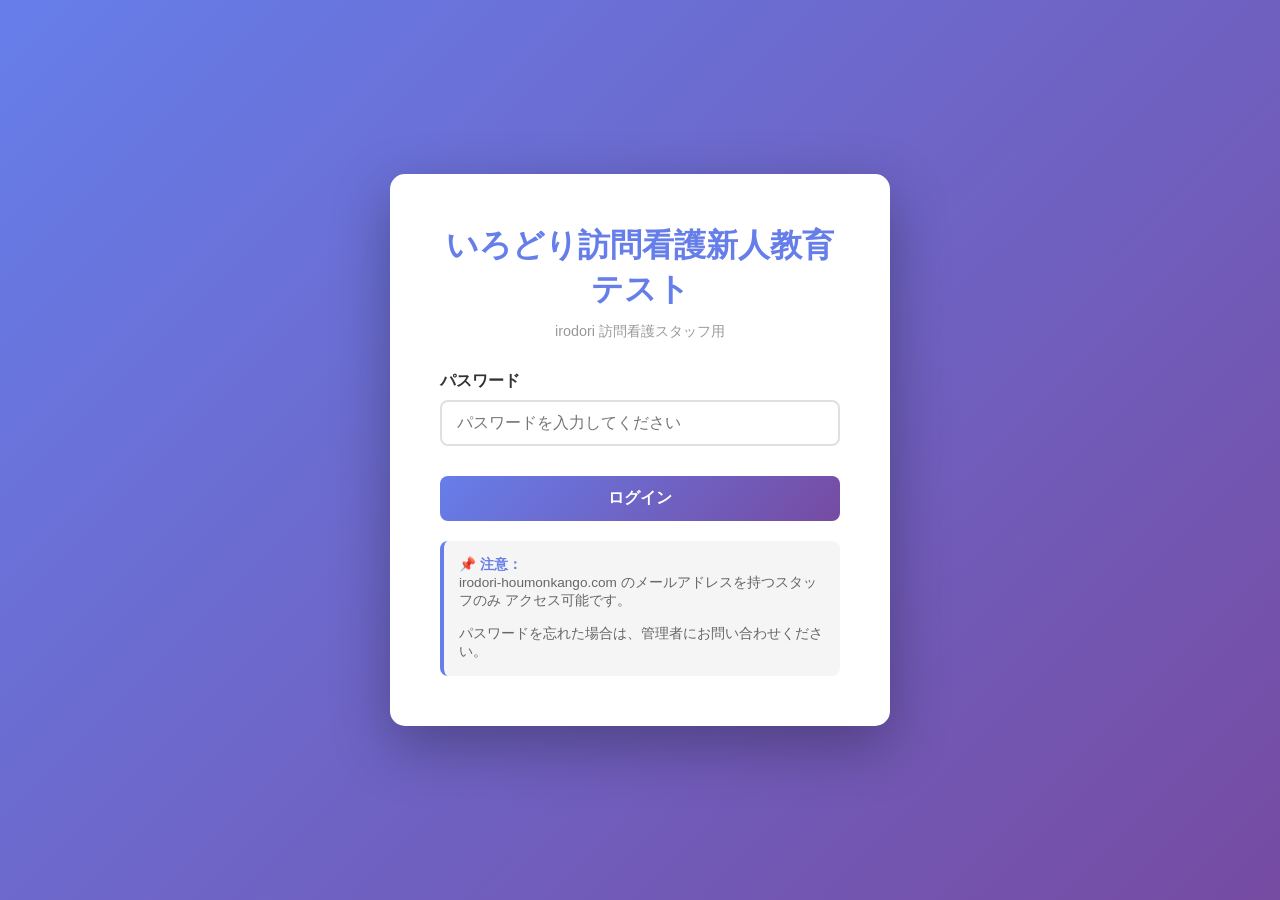
==== index.html @ 1b700446 "Update index.html" ====
<!DOCTYPE html>
<html lang="ja">
<head>
    <meta charset="UTF-8">
    <meta name="viewport" content="width=device-width, initial-scale=1.0">
    <title>いろどり訪問看護新人教育テスト - ログイン</title>
    <style>
        * {
            margin: 0;
            padding: 0;
            box-sizing: border-box;
        }

        body {
            font-family: 'Segoe UI', Tahoma, Geneva, Verdana, sans-serif;
            background: linear-gradient(135deg, #667eea 0%, #764ba2 100%);
            min-height: 100vh;
            display: flex;
            align-items: center;
            justify-content: center;
        }

        .login-container {
            background: white;
            border-radius: 15px;
            padding: 50px;
            box-shadow: 0 20px 60px rgba(0, 0, 0, 0.3);
            max-width: 500px;
            width: 100%;
            margin: 20px;
        }

        .login-container h1 {
            color: #667eea;
            margin-bottom: 10px;
            font-size: 2em;
            text-align: center;
        }

        .login-container p {
            color: #999;
            text-align: center;
            margin-bottom: 30px;
            font-size: 0.9em;
        }

        .form-group {
            margin-bottom: 20px;
        }

        .form-group label {
            display: block;
            margin-bottom: 8px;
            font-weight: 600;
            color: #333;
        }

        .form-group input {
            width: 100%;
            padding: 12px 15px;
            border: 2px solid #e0e0e0;
            border-radius: 8px;
            font-size: 1em;
            transition: border-color 0.3s;
        }

        .form-group input:focus {
            outline: none;
            border-color: #667eea;
        }

        .btn {
            width: 100%;
            padding: 12px;
            background: linear-gradient(135deg, #667eea 0%, #764ba2 100%);
            color: white;
            border: none;
            border-radius: 8px;
            font-size: 1em;
            font-weight: 600;
            cursor: pointer;
            transition: all 0.3s;
            margin-top: 10px;
        }

        .btn:hover {
            transform: translateY(-2px);
            box-shadow: 0 10px 20px rgba(102, 126, 234, 0.4);
        }

        .btn:disabled {
            background: #ccc;
            cursor: not-allowed;
            transform: none;
        }

        .info-box {
            background: #f5f5f5;
            padding: 15px;
            border-radius: 8px;
            border-left: 4px solid #667eea;
            margin-top: 20px;
            font-size: 0.85em;
            color: #666;
        }

        .info-box strong {
            color: #667eea;
        }

        .error-message {
            color: #f44336;
            margin-top: 10px;
            padding: 10px;
            background: #ffebee;
            border-radius: 5px;
            display: none;
            font-size: 0.9em;
        }

        .success-message {
            color: #4caf50;
            margin-top: 10px;
            padding: 10px;
            background: #e8f5e9;
            border-radius: 5px;
            display: none;
            font-size: 0.9em;
        }

        @media (max-width: 600px) {
            .login-container {
                padding: 30px 20px;
            }

            .login-container h1 {
                font-size: 1.5em;
            }
        }
    </style>
</head>
<body>
    <div class="login-container">
        <h1>いろどり訪問看護新人教育テスト</h1>
        <p>irodori 訪問看護スタッフ用</p>

        <form id="loginForm">
            <div class="form-group">
                <label for="password">パスワード</label>
                <input 
                    type="password" 
                    id="password" 
                    name="password" 
                    placeholder="パスワードを入力してください"
                    required
                >
            </div>

            <button type="submit" class="btn" id="submitBtn">ログイン</button>

            <div class="error-message" id="errorMessage"></div>
            <div class="success-message" id="successMessage"></div>
        </form>

        <div class="info-box">
            <strong>📌 注意：</strong><br>
            irodori-houmonkango.com のメールアドレスを持つスタッフのみ アクセス可能です。<br><br>
            パスワードを忘れた場合は、管理者にお問い合わせください。
        </div>
    </div>

    <script>
        // ========== パスワード設定 ==========
        // 【重要】以下のパスワードを設定してください
        // 管理者（あなた）だけが知っているパスワード
        const CORRECT_PASSWORD = 'irodori2026';  // ← ここを変更

        // ========== ログイン処理 ==========
        document.getElementById('loginForm').addEventListener('submit', function(e) {
            e.preventDefault();

            const password = document.getElementById('password').value;
            const errorMsg = document.getElementById('errorMessage');
            const successMsg = document.getElementById('successMessage');
            const submitBtn = document.getElementById('submitBtn');

            // エラーメッセージをクリア
            errorMsg.style.display = 'none';
            successMsg.style.display = 'none';

            // パスワードを確認
            if (password === CORRECT_PASSWORD) {
                // 成功：ローカルストレージにログイン状態を保存
                localStorage.setItem('testAuthToken', 'authenticated');
                localStorage.setItem('loginTime', new Date().toLocaleString('ja-JP'));

                // 成功メッセージを表示
                successMsg.textContent = '✅ ログイン成功！テストサイトに移動します...';
                successMsg.style.display = 'block';

                // 1秒後にテストサイトにリダイレクト
                submitBtn.disabled = true;
                setTimeout(function() {
                    window.location.href = './test.html';
                }, 1000);

            } else {
                // 失敗：エラーメッセージを表示
                errorMsg.textContent = '❌ パスワードが正しくありません。もう一度確認してください。';
                errorMsg.style.display = 'block';

                // パスワード入力欄をクリア
                document.getElementById('password').value = '';
            }
        });

        // ========== ページロード時の確認 ==========
        window.addEventListener('load', function() {
            // 既にログインしている場合は、テストサイトにリダイレクト
            if (localStorage.getItem('testAuthToken') === 'authenticated') {
                // ログイン状態を確認（オプション：セッションタイムアウト設定）
                const loginTime = new Date(localStorage.getItem('loginTime'));
                const currentTime = new Date();
                const diffMinutes = (currentTime - loginTime) / (1000 * 60);

                // 24時間以上経過していればログインセッションをクリア
                if (diffMinutes > 24 * 60) {
                    localStorage.removeItem('testAuthToken');
                    localStorage.removeItem('loginTime');
                } else {
                    // ログイン状態が有効なので、テストサイトにリダイレクト
                    window.location.href = './test.html';
                }
            }
        });
    </script>
</body>
</html>
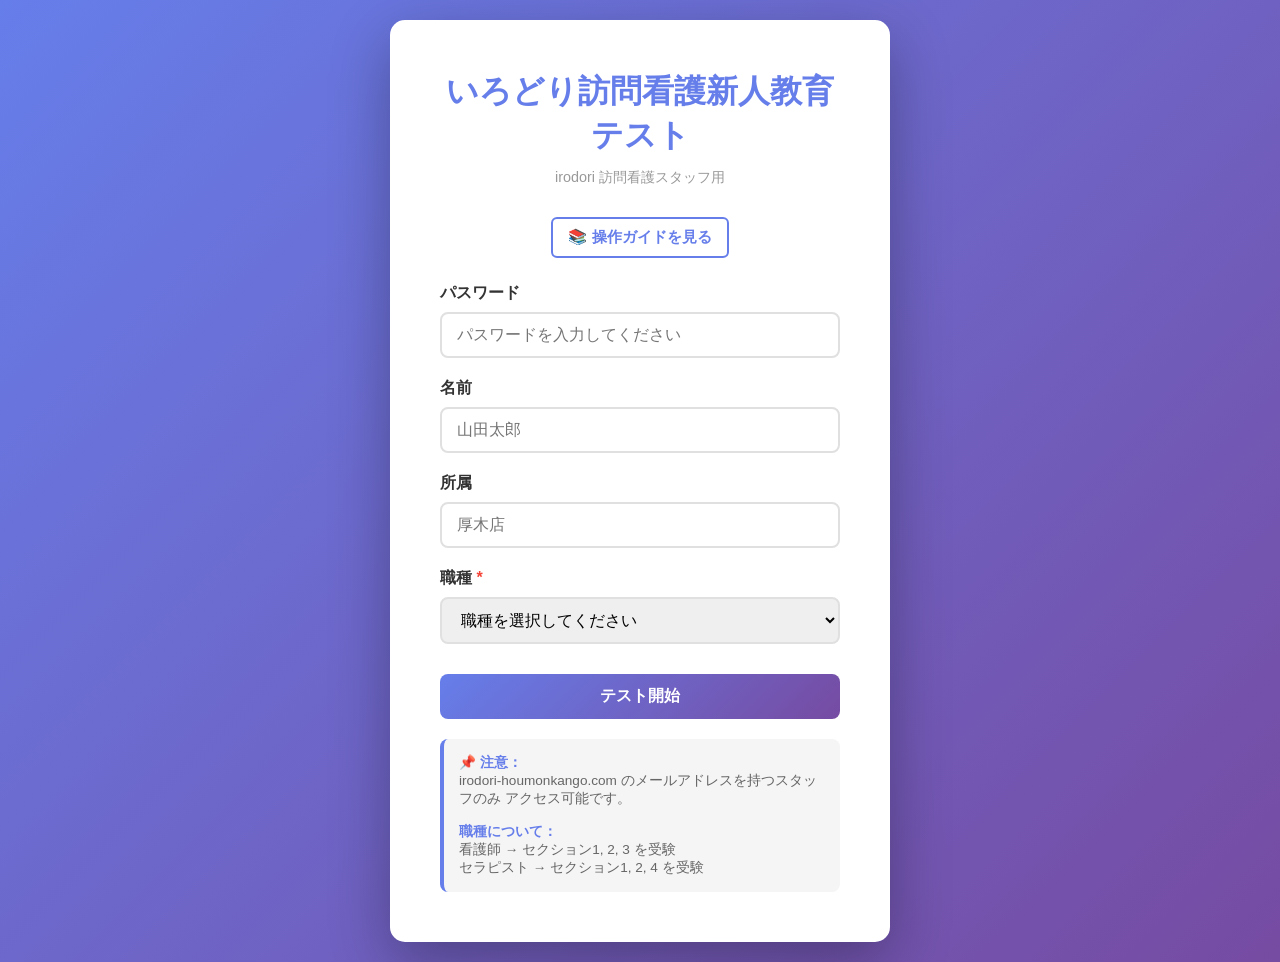
==== commit aeef7960: "Update index.html" ====
--- a/index.html
+++ b/index.html
@@ -55,7 +55,8 @@
             color: #333;
         }
 
-        .form-group input {
+        .form-group input,
+        .form-group select {
             width: 100%;
             padding: 12px 15px;
             border: 2px solid #e0e0e0;
@@ -64,7 +65,8 @@
             transition: border-color 0.3s;
         }
 
-        .form-group input:focus {
+        .form-group input:focus,
+        .form-group select:focus {
             outline: none;
             border-color: #667eea;
         }
@@ -143,7 +145,12 @@
     <div class="login-container">
         <h1>いろどり訪問看護新人教育テスト</h1>
         <p>irodori 訪問看護スタッフ用</p>
-
+<div style="text-align: center; margin-bottom: 25px;">
+            <a href="./guide.html" target="_blank" 
+               style="color: #667eea; text-decoration: none; font-weight: bold; font-size: 0.95em; display: inline-block; padding: 8px 15px; border: 2px solid #667eea; border-radius: 6px; transition: all 0.3s;">
+                📚 操作ガイドを見る
+            </a>
+        </div>
         <form id="loginForm">
             <div class="form-group">
                 <label for="password">パスワード</label>
@@ -156,7 +163,38 @@
                 >
             </div>
 
-            <button type="submit" class="btn" id="submitBtn">ログイン</button>
+            <div class="form-group">
+                <label for="username">名前</label>
+                <input 
+                    type="text" 
+                    id="username" 
+                    name="username" 
+                    placeholder="山田太郎"
+                    required
+                >
+            </div>
+
+            <div class="form-group">
+                <label for="facility">所属</label>
+                <input 
+                    type="text" 
+                    id="facility" 
+                    name="facility" 
+                    placeholder="厚木店"
+                    required
+                >
+            </div>
+
+            <div class="form-group">
+                <label for="jobType">職種 <span style="color: #f44336;">*</span></label>
+                <select id="jobType" name="jobType" required>
+                    <option value="">職種を選択してください</option>
+                    <option value="nurse">看護師</option>
+                    <option value="therapist">セラピスト（リハビリ）</option>
+                </select>
+            </div>
+
+            <button type="submit" class="btn" id="submitBtn">テスト開始</button>
 
             <div class="error-message" id="errorMessage"></div>
             <div class="success-message" id="successMessage"></div>
@@ -165,21 +203,24 @@
         <div class="info-box">
             <strong>📌 注意：</strong><br>
             irodori-houmonkango.com のメールアドレスを持つスタッフのみ アクセス可能です。<br><br>
-            パスワードを忘れた場合は、管理者にお問い合わせください。
+            <strong>職種について：</strong><br>
+            看護師 → セクション1, 2, 3 を受験<br>
+            セラピスト → セクション1, 2, 4 を受験
         </div>
     </div>
 
     <script>
         // ========== パスワード設定 ==========
-        // 【重要】以下のパスワードを設定してください
-        // 管理者（あなた）だけが知っているパスワード
-        const CORRECT_PASSWORD = 'irodori2026';  // ← ここを変更
+        const CORRECT_PASSWORD = 'irodori2026';
 
         // ========== ログイン処理 ==========
         document.getElementById('loginForm').addEventListener('submit', function(e) {
             e.preventDefault();
 
             const password = document.getElementById('password').value;
+            const username = document.getElementById('username').value;
+            const facility = document.getElementById('facility').value;
+            const jobType = document.getElementById('jobType').value;
             const errorMsg = document.getElementById('errorMessage');
             const successMsg = document.getElementById('successMessage');
             const submitBtn = document.getElementById('submitBtn');
@@ -190,9 +231,19 @@
 
             // パスワードを確認
             if (password === CORRECT_PASSWORD) {
-                // 成功：ローカルストレージにログイン状態を保存
-                localStorage.setItem('testAuthToken', 'authenticated');
-                localStorage.setItem('loginTime', new Date().toLocaleString('ja-JP'));
+                // 成功：ローカルストレージにログイン情報を保存
+                const loginInfo = {
+                    authToken: 'authenticated',
+                    loginTime: new Date().toLocaleString('ja-JP'),
+                    username: username,
+                    facility: facility,
+                    jobType: jobType,
+                    userId: generateUserId()
+                };
+                
+                localStorage.setItem('testAuthToken', loginInfo.authToken);
+                localStorage.setItem('loginTime', loginInfo.loginTime);
+                localStorage.setItem('currentUser', JSON.stringify(loginInfo));
 
                 // 成功メッセージを表示
                 successMsg.textContent = '✅ ログイン成功！テストサイトに移動します...';
@@ -214,11 +265,16 @@
             }
         });
 
+        // ========== ユーザー ID を生成 ==========
+        function generateUserId() {
+            return 'user_' + new Date().getTime() + '_' + Math.random().toString(36).substr(2, 9);
+        }
+
         // ========== ページロード時の確認 ==========
         window.addEventListener('load', function() {
             // 既にログインしている場合は、テストサイトにリダイレクト
             if (localStorage.getItem('testAuthToken') === 'authenticated') {
-                // ログイン状態を確認（オプション：セッションタイムアウト設定）
+                // ログイン状態を確認（セッションタイムアウト設定）
                 const loginTime = new Date(localStorage.getItem('loginTime'));
                 const currentTime = new Date();
                 const diffMinutes = (currentTime - loginTime) / (1000 * 60);
@@ -227,6 +283,7 @@
                 if (diffMinutes > 24 * 60) {
                     localStorage.removeItem('testAuthToken');
                     localStorage.removeItem('loginTime');
+                    localStorage.removeItem('currentUser');
                 } else {
                     // ログイン状態が有効なので、テストサイトにリダイレクト
                     window.location.href = './test.html';
